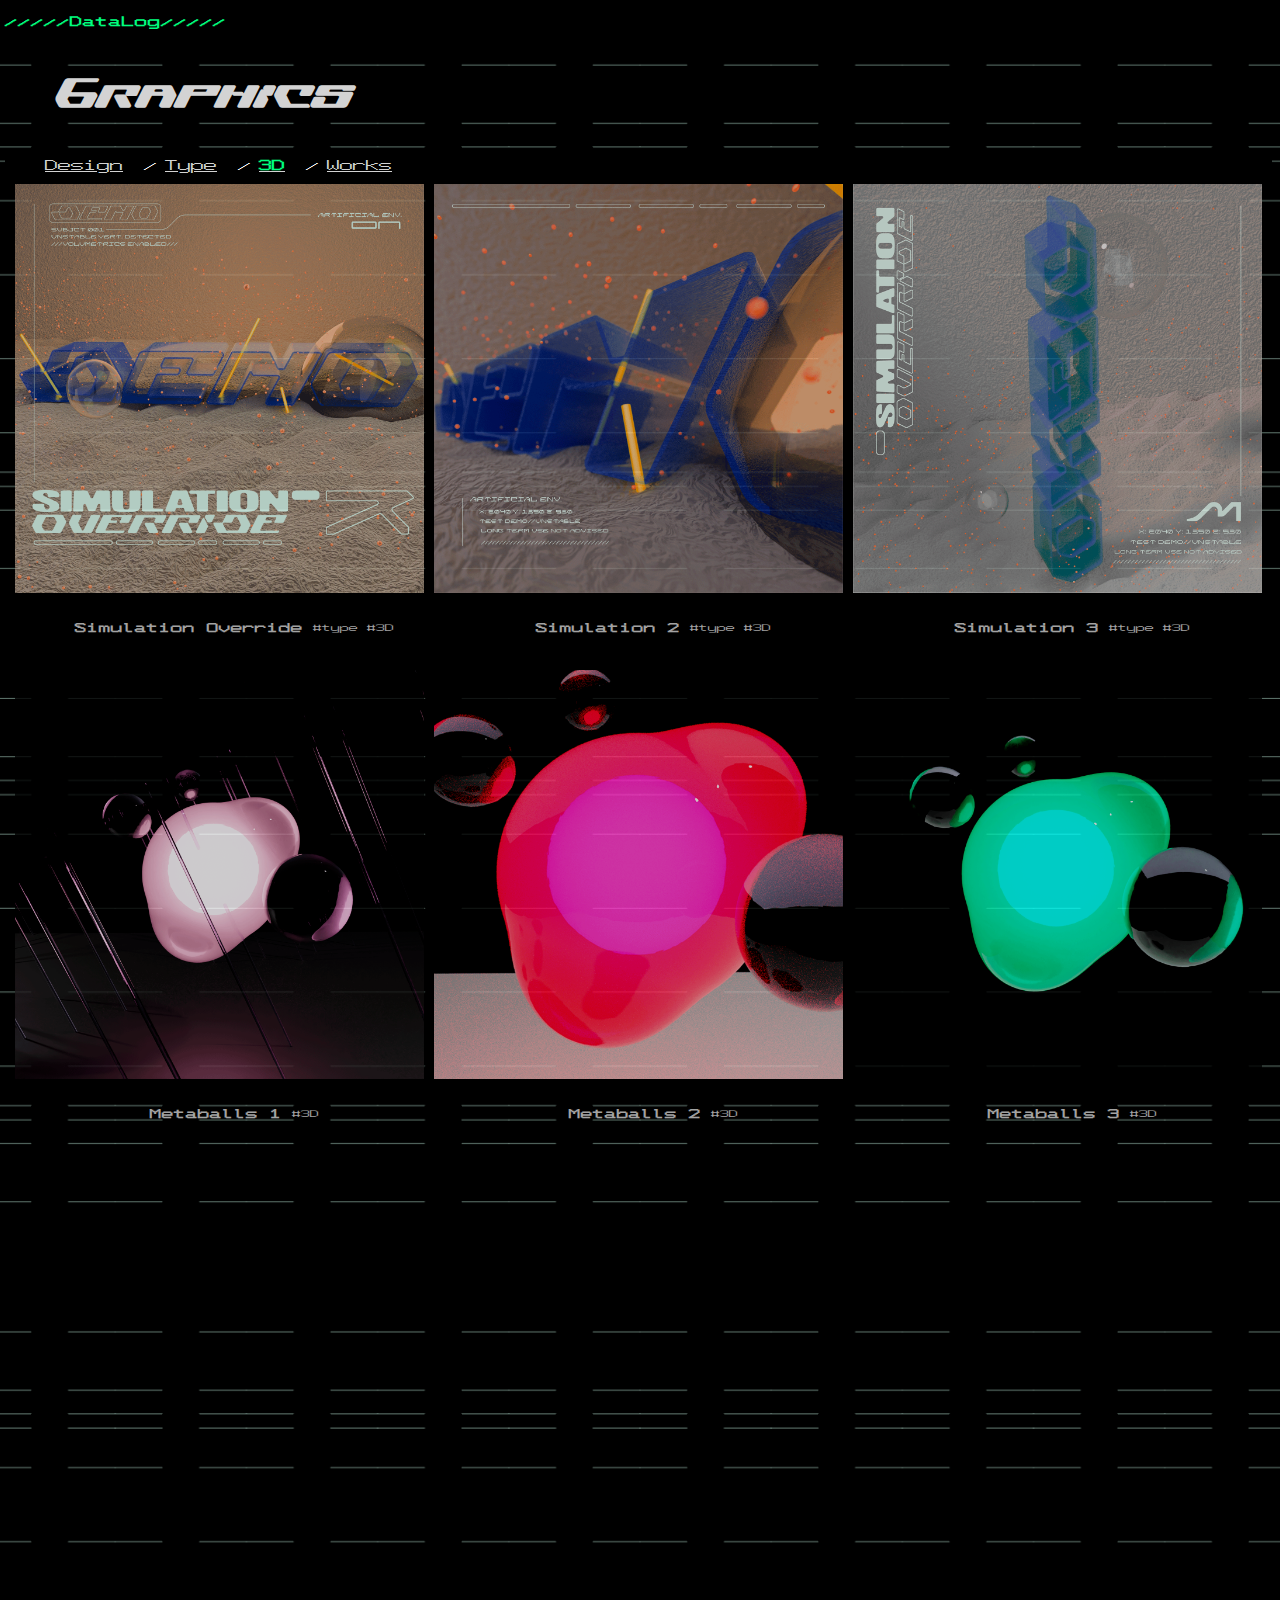
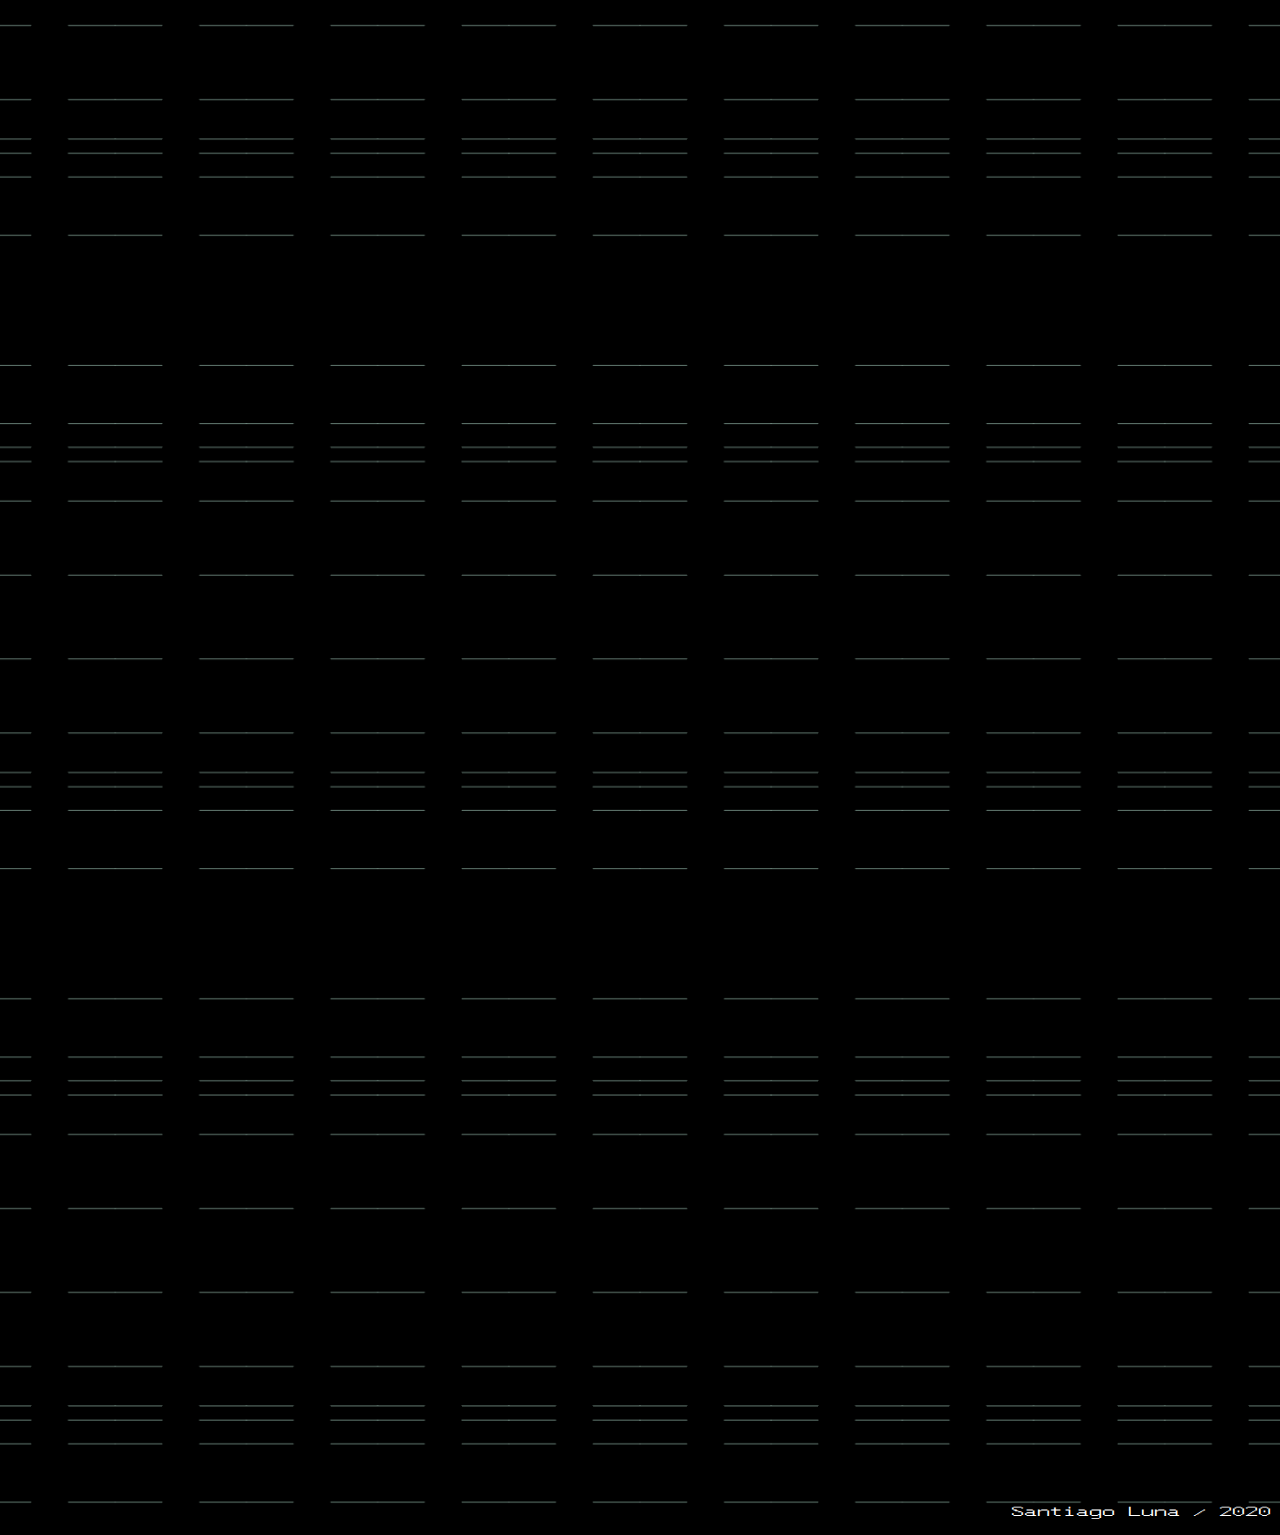
==== 3d/index.html @ bb6b8ccc "style link Changes" ====
<!DOCTYPE html>
<html lang="es">
<head>
    <meta charset="UTF-8">
    <title>//////////////</title>


    <link rel="stylesheet" href="../css/graphtyle.css">


    <style>

        main{
            font-family: round;
            box-sizing: border-box;
        }
        a{
            color: lightgrey;
        }
    </style>
</head>
<body style=" background-color: black">
<header  style="background-color: black; margin: auto">
    <a style="text-decoration: none" href="../index.html"> <h1 style="font-family:'round'; font-size: 15px; color: springgreen">/////DataLog/////</h1> </a>


</header>

<main>

    <section style="margin:40px"> <h1 style="margin:  15px 0 0 10px">Graphics</h1>
    </section>
    <ul class="breadcrumb">
        <li><a href="../grpahics/index.html">Design</a></li>
        <li><a href="">Type</a></li>
        <li><a href="index.html"><strong style="color: springgreen" >3D</strong></a></li>
        <li><a href="">Works</a></li>

    </ul>
    <div style="margin: 10px">



                                              <!-- Imagenes --!>

        <div class="contenedor">
            <div class="grid">

                <div class="item">
                    <div class="imagen">

                        <img src="../opt/square/demo1.png" alt="demo">
                        <div class="grid item imagen img texto"><strong>Simulation Override</strong><p style="font-size: 11px">#type #3D</p></div>

                    </div>
                </div>
                <div class="item">
                    <div class="imagen">

                        <img src="../opt/square/demo2.png" alt="demo">
                        <div class="grid item imagen img texto"><strong>Simulation 2 </strong><p style="font-size: 11px">#type #3D</p></div>

                    </div>
                </div>
                <div class="item">
                    <div class="imagen">

                        <img src="../opt/square/demo3.png" alt="demo">
                        <div class="grid item imagen img texto"><strong>Simulation 3</strong><p style="font-size: 11px">#type #3D</p></div>

                    </div>
                </div>


                <div class="item">
                    <div class="imagen">

                        <img src="../opt/square/meta1.png" alt="metaball">
                        <div class="grid item imagen img texto"><strong>Metaballs 1</strong><p style="font-size: 11px">#3D</p></div>

                    </div>
                </div>

                <div class="item">
                    <div class="imagen">
                        <img src="../opt/square/meta2.png" alt="metaball">
                        <div class="grid item imagen img texto"><strong>Metaballs 2</strong><p style="font-size: 11px">#3D</p></div>
                    </div>
                </div>

                <div class="item">
                    <div class="imagen">
                        <img src="../opt/square/meta3.png" alt="">
                        <div class="grid item imagen img texto"><strong>Metaballs 3</strong><p style="font-size: 11px">#3D</p></div>
                    </div>
                </div>



            </div>





        </div>
                                       <!-- //////////////////////////////////////////--!>

    </div>
</main>
<footer>
    <p style="font-family: round;font-size: 15px;text-align: right; color: white"> Santiago Luna / 2020</p>
</footer>


</body>
</html>
---- css/graphtyle.css ----
@font-face {
    src: url("../fnt/ibmdos.ttf");
    font-family: round;

}

@font-face {
    src: url("../fnt/xx1.ttf");
    font-family: xx1;
}

body{
  background:url("../imgs/GRID.gif") top right;
    background-size: cover;
    position: absolute;
    margin: 5px;
    width: 99%;
    height: auto;
}

h1{
    font-family: xx1; color: lightgrey; font-size: 45px;
}

img {
    box-sizing: content-box;
}

.contenedor{
    box-sizing: border-box;
    height: auto;


}




.breadcrumb {
    padding: 0 auto;
    background-color: black;
    list-style: none;
    margin: 0 auto;
    font-family:round,sans-serif;

}

.breadcrumb li {
    display: inline;
}

ul.breadcrumb li+li:before {
    padding: 8px;
    color: white;
    content: "/";
}
ul.breadcrumb li a:hover {
    color:springgreen;
    text-decoration: none;
}
.grid{

   position: static;
    display: grid;

    width: 100%;
    height: 100%;
    grid-template-rows:repeat(12, 1fr);
    grid-template-columns:repeat(3,1fr);
    grid-gap: 10px;

}

.item{


    width: 100%;
    height: auto;
    display:flex;
    align-items: center;
    justify-content: center;
    grid-row: span 2;
    grid-column: span;

}

.imagen{

    opacity: 80%;
    width: 100%;
    height: auto;
    overflow: hidden;
    transition: ease-in 0.1s;
}
.imagen:hover{

    opacity: 100%;
}


img{
    width: 100%;
    height: 100%;
    object-fit: contain;
    transition: ease-in 0.2s;
    background-color: black;
}
img:hover{
    transform: scale(1.1);


}


.grid.item.imagen.img.texto{
    margin: 5px;
    padding: 10px;
    position: center;
    font-family: round,sans-serif;
    font-size: 14px;
    color: white;



}
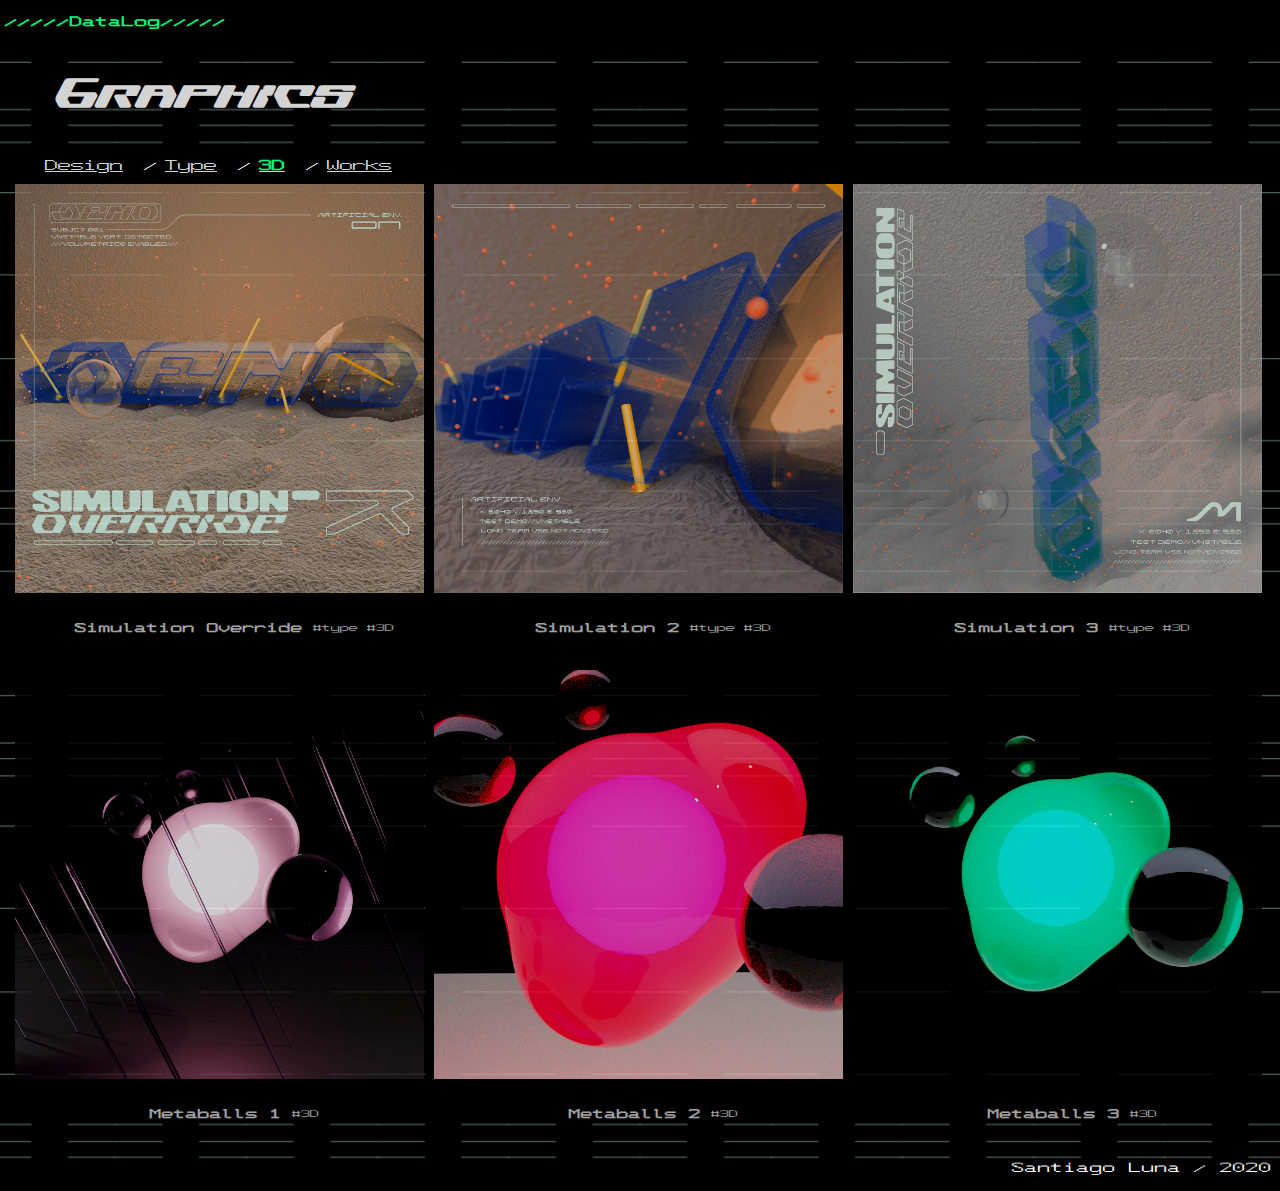
==== commit 7dacf95b: "contenido type - mejoras" ====
--- a/3d/index.html
+++ b/3d/index.html
@@ -2,7 +2,7 @@
 <html lang="es">
 <head>
     <meta charset="UTF-8">
-    <title>//////////////</title>
+    <title>_/_/_/_/</title>
 
 
     <link rel="stylesheet" href="../css/graphtyle.css">
@@ -31,8 +31,8 @@
     <section style="margin:40px"> <h1 style="margin:  15px 0 0 10px">Graphics</h1>
     </section>
     <ul class="breadcrumb">
-        <li><a href="../grpahics/index.html">Design</a></li>
-        <li><a href="">Type</a></li>
+        <li><a href="../graphics/index.html">Design</a></li>
+        <li><a href="../type/index.html">Type</a></li>
         <li><a href="index.html"><strong style="color: springgreen" >3D</strong></a></li>
         <li><a href="">Works</a></li>
 
--- a/css/graphtyle.css
+++ b/css/graphtyle.css
@@ -9,17 +9,21 @@
     font-family: xx1;
 }
 
-body{
-  background:url("../imgs/GRID.gif") top right;
-    background-size: cover;
-    position: absolute;
-    margin: 5px;
-    width: 99%;
-    height: auto;
+html{
+    color: black;
+}
+
+body {
+background: url("../imgs/GRID.gif") top right;
+ background-size: cover;
+position: absolute;
+margin: 5px;
+width: 99%;
+height: auto;
 }
 
 h1{
-    font-family: xx1; color: lightgrey; font-size: 45px;
+    font-family: xx1,sans-serif; color: lightgrey; font-size: 45px;
 }
 
 img {
@@ -60,12 +64,12 @@
 }
 .grid{
 
-   position: static;
+   position: relative;
     display: grid;
 
     width: 100%;
     height: 100%;
-    grid-template-rows:repeat(12, 1fr);
+    grid-template-rows:repeat(auto-fill, 1fr);
     grid-template-columns:repeat(3,1fr);
     grid-gap: 10px;
 
@@ -84,6 +88,16 @@
 
 }
 
+.item.ancho{
+    width: 100%;
+    height: auto;
+    display:flex;
+    align-items: center;
+    justify-content: center;
+    grid-row: span 1;
+    grid-column: span 1;
+
+}
 .imagen{
 
     opacity: 80%;
